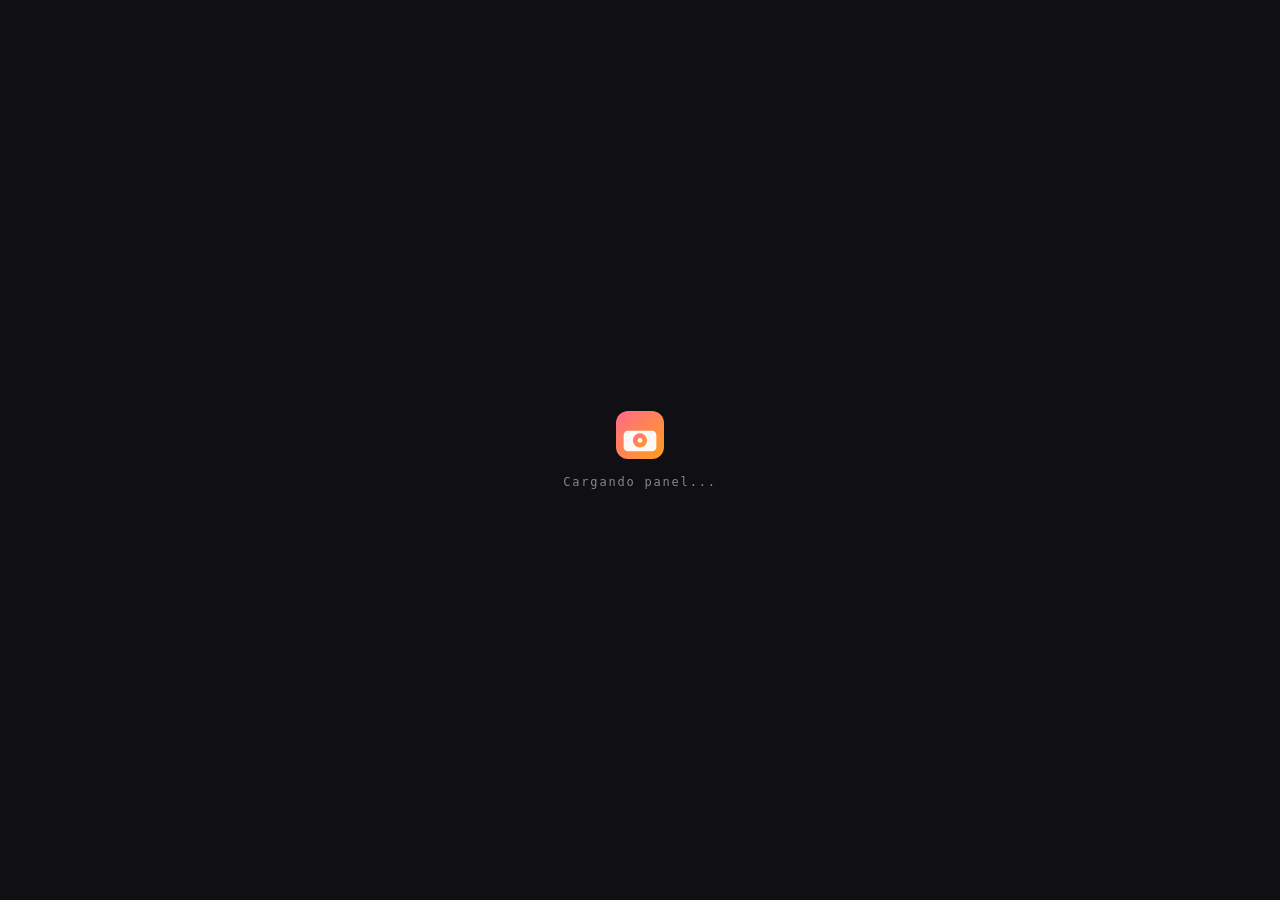
==== admin/dashboard.html @ e927869e "Add files via upload" ====
<!DOCTYPE html>
<html lang="es">
<head>
<meta charset="UTF-8">
<meta name="viewport" content="width=device-width,initial-scale=1">
<title>ALA Admin — Dashboard</title>
<link rel="icon" type="image/svg+xml" href="data:image/svg+xml,<svg xmlns='http://www.w3.org/2000/svg' viewBox='0 0 100 100'><rect width='100' height='100' rx='20' fill='%23FF6B8A'/><text y='.9em' font-size='48' x='50%' text-anchor='middle' font-family='Georgia,serif' font-weight='900' fill='white'>ALA</text></svg>">
<link href="https://fonts.googleapis.com/css2?family=Playfair+Display:wght@700&family=DM+Sans:wght@300;400;500&family=DM+Mono:wght@400&display=swap" rel="stylesheet">
<link rel="stylesheet" href="../assets/ala.css">
<style>
.notif-dot{width:8px;height:8px;background:var(--pk);border-radius:50%;animation:pulse 2s infinite;flex-shrink:0}
@keyframes pulse{0%,100%{transform:scale(1)}50%{transform:scale(1.4)}}
.progress-ring{width:56px;height:56px}
.quick-action{background:rgba(255,255,255,.04);border:1px solid var(--gb);border-radius:10px;padding:14px;text-align:center;cursor:pointer;transition:all .2s}
.quick-action:hover{border-color:var(--pk);background:rgba(255,107,138,.05);transform:translateY(-2px)}
.quick-action .ico{font-size:1.5rem;margin-bottom:6px}
.quick-action .lbl{font-size:.76rem;color:var(--mu)}
.ia-btn{background:linear-gradient(135deg,var(--pu),var(--pkd));border:none;color:#fff;padding:10px 18px;border-radius:var(--r);font-size:.82rem;font-weight:500;cursor:pointer;display:flex;align-items:center;gap:7px;transition:all .2s}
.ia-btn:hover{transform:translateY(-1px);box-shadow:0 4px 16px rgba(123,47,190,.4)}
</style>
</head>
<body>

<!-- LOGIN GATE -->
<div id="loadingGate" style="min-height:100vh;display:flex;align-items:center;justify-content:center;background:#0F0F14;flex-direction:column;gap:16px">
  <svg width="48" height="48" viewBox="0 0 44 44" xmlns="http://www.w3.org/2000/svg">
    <defs><linearGradient id="lgl" x1="0%" y1="0%" x2="100%" y2="100%"><stop offset="0%" style="stop-color:#FF6B8A"/><stop offset="100%" style="stop-color:#FF9F1C"/></linearGradient></defs>
    <rect width="44" height="44" rx="11" fill="url(#lgl)"/>
    <rect x="7" y="18" width="30" height="19" rx="4" fill="white" opacity=".95"/>
    <circle cx="22" cy="27" r="6.5" fill="url(#lgl)"/>
    <circle cx="22" cy="27" r="2.2" fill="white" opacity=".9"/>
  </svg>
  <div style="color:rgba(255,255,255,.5);font-family:monospace;font-size:.75rem;letter-spacing:.15em">Cargando panel...</div>
</div>

<div id="loginGate" class="login-page" style="display:none">
  <div class="login-bg"></div>

  <!-- LOGIN NORMAL -->
  <div class="login-card" id="loginCard">
    <div class="login-logo">
      <svg width="38" height="38" viewBox="0 0 44 44" xmlns="http://www.w3.org/2000/svg"><defs><linearGradient id="lg" x1="0%" y1="0%" x2="100%" y2="100%"><stop offset="0%" style="stop-color:#FF6B8A"/><stop offset="100%" style="stop-color:#FF9F1C"/></linearGradient></defs><rect width="44" height="44" rx="11" fill="url(#lg)"/><rect x="7" y="18" width="30" height="19" rx="4" fill="white" opacity=".95"/><circle cx="22" cy="27" r="6.5" fill="url(#lg)"/><circle cx="22" cy="27" r="4" fill="white" opacity=".3"/><circle cx="22" cy="27" r="2.2" fill="white" opacity=".9"/><rect x="16" y="13" width="9" height="5" rx="2" fill="white" opacity=".85"/></svg>
      <div><div style="font-family:'Playfair Display',serif;font-size:1rem;font-weight:700">Angie Lopez Agency</div><div style="font-family:'DM Mono',monospace;font-size:.48rem;letter-spacing:.2em;color:var(--or);text-transform:uppercase">Panel de Administración</div></div>
    </div>
    <h2 class="login-title">Bienvenida, Angie</h2>
    <p class="login-sub">Ingresa tu clave de acceso para entrar al panel.</p>
    <div style="display:flex;flex-direction:column;gap:12px">
      <div class="form-group">
        <label class="form-label">Clave de Acceso</label>
        <input class="form-input" type="password" id="adminPass" placeholder="••••••••" onkeypress="if(event.key==='Enter')adminLogin()">
      </div>
      <button class="btn btn-pk" style="width:100%;justify-content:center" onclick="adminLogin()">Entrar al Panel →</button>
      <button type="button" onclick="showForgot()" style="background:none;border:none;color:var(--mu);font-size:.8rem;cursor:pointer;text-align:center;padding:6px;transition:color .2s;text-decoration:underline;text-decoration-style:dotted" onmouseover="this.style.color='var(--pk)'" onmouseout="this.style.color='var(--mu)'">
        ¿Olvidaste tu clave? Recupérala aquí
      </button>
    </div>
    <p id="loginErr" style="color:var(--pk);font-size:.78rem;margin-top:12px;display:none">Clave incorrecta. Intenta de nuevo.</p>
  </div>

  <!-- RECUPERAR CLAVE -->
  <div class="login-card" id="forgotCard" style="display:none">
    <div style="text-align:center;margin-bottom:22px">
      <div style="font-size:2.5rem;margin-bottom:10px">🔑</div>
      <h2 class="login-title" style="margin-bottom:6px">Recuperar Clave</h2>
      <p class="login-sub" style="margin-bottom:0">Ingresa tu email y te enviamos una clave temporal.</p>
    </div>
    <div style="display:flex;flex-direction:column;gap:12px">
      <div class="form-group">
        <label class="form-label">Tu Email de Admin</label>
        <input class="form-input" type="email" id="recoverEmail" placeholder="angie.lpz08@gmail.com" onkeypress="if(event.key==='Enter')sendRecovery()">
      </div>
      <button class="btn btn-pk" style="width:100%;justify-content:center" id="recoverBtn" onclick="sendRecovery()">Enviar Nueva Clave →</button>
      <button type="button" onclick="showLoginCard()" style="background:none;border:none;color:var(--mu);font-size:.8rem;cursor:pointer;text-align:center;padding:6px;transition:color .2s" onmouseover="this.style.color='var(--pk)'" onmouseout="this.style.color='var(--mu)'">
        ← Volver al login
      </button>
    </div>
    <div id="recoverSuccess" style="display:none;margin-top:16px;background:rgba(74,222,128,.1);border:1px solid rgba(74,222,128,.25);border-radius:var(--r);padding:16px;text-align:center">
      <div style="font-size:1.5rem;margin-bottom:6px">✅</div>
      <div style="font-size:.88rem;font-weight:500;color:#4ade80;margin-bottom:4px">¡Email enviado!</div>
      <div style="font-size:.78rem;color:rgba(255,255,255,.6);line-height:1.6">Revisa tu correo <strong id="sentToEmail" style="color:#4ade80"></strong><br>y usa la nueva clave temporal para entrar.</div>
    </div>
    <div id="recoverErr" style="display:none;margin-top:12px;background:rgba(255,107,138,.1);border:1px solid rgba(255,107,138,.25);border-radius:var(--r);padding:10px;color:var(--pk);font-size:.78rem;text-align:center"></div>
  </div>

</div>

<!-- MAIN LAYOUT -->
<div class="layout" id="appLayout" style="display:none">

  <!-- SIDEBAR -->
  <aside class="sidebar">
    <div class="sb-logo">
      <svg width="32" height="32" viewBox="0 0 44 44" xmlns="http://www.w3.org/2000/svg"><defs><linearGradient id="lg2" x1="0%" y1="0%" x2="100%" y2="100%"><stop offset="0%" style="stop-color:#FF6B8A"/><stop offset="100%" style="stop-color:#FF9F1C"/></linearGradient></defs><rect width="44" height="44" rx="11" fill="url(#lg2)"/><rect x="7" y="18" width="30" height="19" rx="4" fill="white" opacity=".95"/><circle cx="22" cy="27" r="6.5" fill="url(#lg2)"/><circle cx="22" cy="27" r="4" fill="white" opacity=".3"/><circle cx="22" cy="27" r="2.2" fill="white" opacity=".9"/><rect x="16" y="13" width="9" height="5" rx="2" fill="white" opacity=".85"/></svg>
      <div><div class="sb-logo-txt">Angie Lopez</div><div class="sb-logo-sub">Admin Panel</div></div>
    </div>
    <div class="sb-user">
      <div class="sb-avatar">👩‍💼</div>
      <div><div class="sb-uname">Angie López</div><div class="sb-urole">Administradora</div></div>
    </div>
    <nav class="sb-nav">
      <div class="sb-section">Principal</div>
      <a class="sb-link active" onclick="showPage('dashboard')"><span class="ico">📊</span>Dashboard</a>
      <a class="sb-link" onclick="showPage('jobs')"><span class="ico">📋</span>Trabajos <span id="sbJobCount" style="margin-left:auto;background:var(--pk);color:#fff;font-size:.6rem;padding:2px 7px;border-radius:20px;font-family:'DM Mono',monospace"></span></a>
      <a class="sb-link" onclick="showPage('clients')"><span class="ico">👥</span>Clientes</a>
      <a class="sb-link" onclick="showPage('messages')"><span class="ico">💬</span>Mensajes <span id="sbMsgCount" style="margin-left:auto;background:var(--or);color:#fff;font-size:.6rem;padding:2px 7px;border-radius:20px;font-family:'DM Mono',monospace;display:none"></span></a>
      <div class="sb-section">Herramientas</div>
      <a class="sb-link" onclick="showPage('files')"><span class="ico">📁</span>Archivos</a>
      <a class="sb-link" onclick="showPage('payments')"><span class="ico">💳</span>Pagos</a>
      <a class="sb-link" onclick="showPage('ai')"><span class="ico">✨</span>IA Creativa</a>
      <div class="sb-section">Acceso</div>
      <a class="sb-link" onclick="showPage('newclient')"><span class="ico">➕</span>Nuevo Cliente</a>
      <a class="sb-link" href="../index.html" target="_blank"><span class="ico">🌐</span>Ver Web</a>
    </nav>
    <div class="sb-footer">
      <button class="sb-logout" onclick="logout()">Cerrar Sesión</button>
    </div>
  </aside>

  <!-- MAIN -->
  <div class="main">

    <!-- TOPBAR -->
    <div class="topbar">
      <div>
        <div class="topbar-title" id="pageTitle">Dashboard</div>
        <div class="topbar-sub" id="pageDate"></div>
      </div>
      <div class="topbar-actions">
        <button class="ia-btn" onclick="showPage('ai')">✨ IA Creativa</button>
        <button class="btn btn-pk" onclick="openNewJob()">+ Nuevo Trabajo</button>
      </div>
    </div>

    <!-- CONTENT PAGES -->
    <div class="content">

      <!-- ── DASHBOARD ── -->
      <div id="page-dashboard">
        <div class="card-grid-3" id="statsGrid" style="margin-bottom:20px">
          <div class="stat-card"><div class="stat-icon" style="background:rgba(255,107,138,.15)">📋</div><div><div class="stat-num" id="statJobs">—</div><div class="stat-label">Trabajos Activos</div></div></div>
          <div class="stat-card"><div class="stat-icon" style="background:rgba(74,222,128,.15)">👥</div><div><div class="stat-num" id="statClients">—</div><div class="stat-label">Clientes Totales</div></div></div>
          <div class="stat-card"><div class="stat-icon" style="background:rgba(255,159,28,.15)">💳</div><div><div class="stat-num" id="statRevenue">—</div><div class="stat-label">Ingresos Mes</div></div></div>
        </div>

        <div class="card-grid-2" style="margin-bottom:20px">
          <!-- ACCIONES RÁPIDAS -->
          <div class="card">
            <div class="card-title">Acciones Rápidas</div>
            <div style="display:grid;grid-template-columns:repeat(3,1fr);gap:10px">
              <div class="quick-action" onclick="openNewJob()"><div class="ico">📋</div><div class="lbl">Nuevo Trabajo</div></div>
              <div class="quick-action" onclick="showPage('newclient')"><div class="ico">👤</div><div class="lbl">Nuevo Cliente</div></div>
              <div class="quick-action" onclick="showPage('ai')"><div class="ico">✨</div><div class="lbl">IA Creativa</div></div>
              <div class="quick-action" onclick="showPage('messages')"><div class="ico">💬</div><div class="lbl">Mensajes</div></div>
              <div class="quick-action" onclick="showPage('files')"><div class="ico">📁</div><div class="lbl">Archivos</div></div>
              <div class="quick-action" onclick="showPage('payments')"><div class="ico">💳</div><div class="lbl">Pagos</div></div>
            </div>
          </div>
          <!-- TRABAJOS PRÓXIMOS A VENCER -->
          <div class="card">
            <div class="card-title">Próximos a Vencer</div>
            <div id="deadlinesList" style="display:flex;flex-direction:column;gap:8px">
              <div style="color:var(--mu);font-size:.84rem">Cargando...</div>
            </div>
          </div>
        </div>

        <!-- TRABAJOS RECIENTES -->
        <div class="card">
          <div class="card-title" style="display:flex;align-items:center;justify-content:space-between">
            Trabajos Recientes
            <button class="btn btn-ghost btn-sm" onclick="showPage('jobs')">Ver todos →</button>
          </div>
          <div class="table-wrap">
            <table>
              <thead><tr><th>Cliente</th><th>Trabajo</th><th>Tipo</th><th>Estado</th><th>Progreso</th><th>Entrega</th><th></th></tr></thead>
              <tbody id="dashJobsTable"><tr><td colspan="7" style="color:var(--mu);text-align:center;padding:24px">Cargando trabajos...</td></tr></tbody>
            </table>
          </div>
        </div>
      </div>

      <!-- ── TRABAJOS ── -->
      <div id="page-jobs" style="display:none">
        <div style="display:flex;align-items:center;justify-content:space-between;margin-bottom:20px">
          <div><div class="page-title">Trabajos</div><div class="page-sub">Gestión de todos los proyectos</div></div>
          <div style="display:flex;gap:10px">
            <select class="form-select" style="width:auto" id="jobFilterStatus" onchange="loadJobs()">
              <option value="">Todos los estados</option>
              <option value="pendiente">Pendiente</option>
              <option value="en_progreso">En Progreso</option>
              <option value="revision">En Revisión</option>
              <option value="completado">Completado</option>
            </select>
            <button class="btn btn-pk" onclick="openNewJob()">+ Nuevo Trabajo</button>
          </div>
        </div>
        <div class="card">
          <div class="table-wrap">
            <table>
              <thead><tr><th>Cliente</th><th>Trabajo</th><th>Tipo</th><th>Estado</th><th>Progreso</th><th>Entrega</th><th>Precio</th><th>Acciones</th></tr></thead>
              <tbody id="jobsTable"><tr><td colspan="8" style="color:var(--mu);text-align:center;padding:24px">Cargando...</td></tr></tbody>
            </table>
          </div>
        </div>
      </div>

      <!-- ── CLIENTES ── -->
      <div id="page-clients" style="display:none">
        <div style="display:flex;align-items:center;justify-content:space-between;margin-bottom:20px">
          <div><div class="page-title">Clientes</div><div class="page-sub">Base de clientes registrados</div></div>
          <button class="btn btn-pk" onclick="showPage('newclient')">+ Nuevo Cliente</button>
        </div>
        <div class="card">
          <div class="table-wrap">
            <table>
              <thead><tr><th>Nombre</th><th>Email</th><th>Teléfono</th><th>Negocio</th><th>Trabajos</th><th>Registro</th><th>Acciones</th></tr></thead>
              <tbody id="clientsTable"><tr><td colspan="7" style="color:var(--mu);text-align:center;padding:24px">Cargando...</td></tr></tbody>
            </table>
          </div>
        </div>
      </div>

      <!-- ── NUEVO CLIENTE ── -->
      <div id="page-newclient" style="display:none">
        <div class="page-title">Nuevo Cliente</div>
        <div class="page-sub" style="margin-bottom:24px">Registra un cliente y genera su enlace de acceso al portal</div>
        <div class="card" style="max-width:540px">
          <div style="display:flex;flex-direction:column;gap:14px">
            <div class="card-grid-2">
              <div class="form-group"><label class="form-label">Nombre Completo*</label><input class="form-input" id="nc-name" placeholder="María Rodríguez"></div>
              <div class="form-group"><label class="form-label">Email*</label><input class="form-input" id="nc-email" type="email" placeholder="maria@email.com"></div>
            </div>
            <div class="card-grid-2">
              <div class="form-group"><label class="form-label">WhatsApp</label><input class="form-input" id="nc-phone" placeholder="+1 809 000 0000"></div>
              <div class="form-group"><label class="form-label">Negocio / Marca</label><input class="form-input" id="nc-biz" placeholder="Restaurante Piantini"></div>
            </div>
            <button class="btn btn-pk" onclick="createClient()" style="align-self:flex-start">Crear Cliente y Generar Link →</button>
          </div>
        </div>
        <div id="nc-result" style="display:none;margin-top:16px" class="card" style="max-width:540px">
          <div class="card-title">✅ Cliente Creado</div>
          <div style="display:flex;flex-direction:column;gap:10px">
            <p style="font-size:.84rem;color:var(--mu)">Enlace de acceso al portal del cliente:</p>
            <div style="display:flex;gap:8px">
              <input class="form-input" id="nc-link" readonly style="font-family:'DM Mono',monospace;font-size:.76rem">
              <button class="btn btn-pk btn-sm" onclick="copyLink()">Copiar</button>
            </div>
            <p style="font-size:.78rem;color:var(--mu)">Envía este enlace al cliente por WhatsApp o email. Expira en 7 días.</p>
            <div style="display:flex;gap:8px">
              <button class="btn btn-ghost btn-sm" onclick="sendWA()">📱 Enviar por WA</button>
              <button class="btn btn-ghost btn-sm" onclick="openNewJob()">+ Crear Primer Trabajo</button>
            </div>
          </div>
        </div>
      </div>

      <!-- ── MENSAJES ── -->
      <div id="page-messages" style="display:none">
        <div class="page-title">Mensajes</div>
        <div class="page-sub" style="margin-bottom:20px">Comunicación con clientes por proyecto</div>
        <div class="card-grid-2">
          <div class="card" style="height:500px;display:flex;flex-direction:column">
            <div class="card-title">Conversaciones</div>
            <div id="convList" style="flex:1;overflow-y:auto;display:flex;flex-direction:column;gap:6px"></div>
          </div>
          <div class="card" style="height:500px;padding:0;overflow:hidden;display:flex;flex-direction:column">
            <div style="padding:14px 18px;border-bottom:1px solid var(--gb)"><div id="activeConvTitle" style="font-weight:500;font-size:.92rem">Selecciona una conversación</div></div>
            <div class="chat-wrap" style="height:auto">
              <div class="chat-messages" id="adminChatMsgs"></div>
              <div class="chat-input-row" style="border-top:1px solid var(--gb)">
                <input class="chat-input" id="adminMsgInput" placeholder="Escribe un mensaje..." onkeypress="if(event.key==='Enter')sendAdminMsg()">
                <button class="btn btn-pk btn-sm" onclick="sendAdminMsg()">Enviar</button>
              </div>
            </div>
          </div>
        </div>
      </div>

      <!-- ── ARCHIVOS ── -->
      <div id="page-files" style="display:none">
        <div class="page-title">Archivos</div>
        <div class="page-sub" style="margin-bottom:20px">Gestión de fotos, entregables y documentos</div>
        <div class="card-grid-2">
          <div class="card">
            <div class="card-title">Fotos recibidas de clientes</div>
            <div id="clientUploads" style="display:flex;flex-direction:column;gap:8px">
              <div style="color:var(--mu);font-size:.84rem">Cargando...</div>
            </div>
          </div>
          <div class="card">
            <div class="card-title">Subir Entregable a Cliente</div>
            <div style="display:flex;flex-direction:column;gap:12px">
              <div class="form-group">
                <label class="form-label">Seleccionar Trabajo</label>
                <select class="form-select" id="deliv-job"></select>
              </div>
              <div class="upload-zone" onclick="document.getElementById('delivFile').click()" id="delivZone">
                <input type="file" id="delivFile" multiple onchange="handleDelivUpload(event)">
                <div class="upload-zone-icon">📤</div>
                <div class="upload-zone-text"><strong>Click para subir</strong> o arrastra los archivos<br><span style="font-size:.76rem">Fotos editadas, PDFs, ZIPs</span></div>
              </div>
              <div id="delivProgress" style="display:none">
                <div style="font-size:.82rem;color:var(--mu);margin-bottom:6px">Subiendo...</div>
                <div style="background:rgba(255,255,255,.08);border-radius:99px;height:6px"><div id="delivBar" style="background:linear-gradient(90deg,var(--pkd),var(--pk));height:100%;width:0%;border-radius:99px;transition:width .3s"></div></div>
              </div>
              <button class="btn btn-ghost btn-sm" id="notifyBtn" style="display:none" onclick="notifyClient()">📧 Notificar al Cliente</button>
            </div>
          </div>
        </div>
      </div>

      <!-- ── PAGOS ── -->
      <div id="page-payments" style="display:none">
        <div style="display:flex;align-items:center;justify-content:space-between;margin-bottom:20px">
          <div><div class="page-title">Pagos</div><div class="page-sub">Registro y seguimiento de pagos</div></div>
          <button class="btn btn-pk" onclick="openNewPayment()">+ Registrar Pago</button>
        </div>
        <div class="card-grid-3" style="margin-bottom:20px">
          <div class="stat-card"><div class="stat-icon" style="background:rgba(74,222,128,.15)">✅</div><div><div class="stat-num" id="payConfirmed">—</div><div class="stat-label">Confirmados</div></div></div>
          <div class="stat-card"><div class="stat-icon" style="background:rgba(255,159,28,.15)">⏳</div><div><div class="stat-num" id="payPending">—</div><div class="stat-label">Pendientes</div></div></div>
          <div class="stat-card"><div class="stat-icon" style="background:rgba(255,107,138,.15)">💰</div><div><div class="stat-num" id="payTotal">—</div><div class="stat-label">Total Mes</div></div></div>
        </div>
        <div class="card">
          <div class="table-wrap">
            <table>
              <thead><tr><th>Cliente</th><th>Trabajo</th><th>Monto</th><th>Método</th><th>Estado</th><th>Fecha</th><th>Referencia</th><th>Acciones</th></tr></thead>
              <tbody id="paymentsTable"><tr><td colspan="8" style="color:var(--mu);text-align:center;padding:24px">Cargando...</td></tr></tbody>
            </table>
          </div>
        </div>
      </div>

      <!-- ── IA CREATIVA ── -->
      <div id="page-ai" style="display:none">
        <div class="page-title">✨ IA Creativa</div>
        <div class="page-sub" style="margin-bottom:20px">Asistente creativo con 30 años de experiencia en marketing y diseño</div>
        <div class="card-grid-2">
          <div style="display:flex;flex-direction:column;gap:14px">
            <!-- TIPO DE CONTENIDO -->
            <div class="card">
              <div class="card-title">¿Qué necesitas crear?</div>
              <div style="display:grid;grid-template-columns:repeat(3,1fr);gap:8px">
                <div class="quick-action" onclick="setAIType('logo')"><div class="ico">🏛️</div><div class="lbl">Logo & Identidad</div></div>
                <div class="quick-action" onclick="setAIType('instagram')"><div class="ico">📸</div><div class="lbl">Post Instagram</div></div>
                <div class="quick-action" onclick="setAIType('story')"><div class="ico">📱</div><div class="lbl">Story / Reel</div></div>
                <div class="quick-action" onclick="setAIType('linkedin')"><div class="ico">💼</div><div class="lbl">LinkedIn</div></div>
                <div class="quick-action" onclick="setAIType('tiktok')"><div class="ico">🎵</div><div class="lbl">TikTok</div></div>
                <div class="quick-action" onclick="setAIType('copy')"><div class="ico">✍️</div><div class="lbl">Copywriting</div></div>
                <div class="quick-action" onclick="setAIType('branding')"><div class="ico">🎨</div><div class="lbl">Estrategia Marca</div></div>
                <div class="quick-action" onclick="setAIType('campana')"><div class="ico">📣</div><div class="lbl">Campaña Digital</div></div>
                <div class="quick-action" onclick="setAIType('libre')"><div class="ico">💡</div><div class="lbl">Libre</div></div>
              </div>
            </div>
            <!-- CONTEXTO DEL CLIENTE -->
            <div class="card">
              <div class="card-title">Contexto del Proyecto</div>
              <div style="display:flex;flex-direction:column;gap:10px">
                <div class="form-group">
                  <label class="form-label">Cliente / Marca (opcional)</label>
                  <select class="form-select" id="ai-client">
                    <option value="">Proyecto nuevo / libre</option>
                  </select>
                </div>
                <div class="form-group">
                  <label class="form-label">Tu solicitud</label>
                  <textarea class="form-textarea" id="ai-prompt" placeholder="Describe lo que necesitas crear..." style="min-height:110px"></textarea>
                </div>
                <button class="ia-btn" onclick="runAI()" style="justify-content:center;padding:12px">✨ Generar con IA</button>
              </div>
            </div>
          </div>
          <!-- OUTPUT -->
          <div class="card" style="display:flex;flex-direction:column;min-height:500px">
            <div class="card-title" style="display:flex;align-items:center;gap:8px">
              <span id="aiTypeLabel">Resultado</span>
              <span id="aiTyping" style="display:none;color:var(--pk)">• Generando...</span>
            </div>
            <div id="aiOutput" style="flex:1;font-size:.88rem;line-height:1.7;color:rgba(255,255,255,.85);white-space:pre-wrap;overflow-y:auto;padding:4px">
              <div style="color:var(--mu);font-style:italic">Selecciona un tipo de contenido y describe tu solicitud para comenzar.</div>
            </div>
            <div style="margin-top:14px;display:flex;gap:8px" id="aiActions" style="display:none">
              <button class="btn btn-ghost btn-sm" onclick="copyAI()">📋 Copiar</button>
              <button class="btn btn-ghost btn-sm" onclick="clearAI()">🗑️ Limpiar</button>
              <button class="btn btn-pk btn-sm" onclick="saveToJob()">💾 Guardar en Trabajo</button>
            </div>
          </div>
        </div>
        <!-- HISTORIAL -->
        <div class="card" style="margin-top:14px">
          <div class="card-title">Historial de esta sesión</div>
          <div id="aiHistory" style="display:flex;flex-direction:column;gap:8px;max-height:200px;overflow-y:auto">
            <div style="color:var(--mu);font-size:.82rem">Las generaciones de esta sesión aparecen aquí.</div>
          </div>
        </div>
      </div>

    </div><!-- /content -->
  </div><!-- /main -->
</div><!-- /layout -->

<!-- ── MODAL NUEVO TRABAJO ── -->
<div class="modal-overlay" id="jobModal" style="display:none" onclick="if(event.target===this)closeJobModal()">
  <div class="modal">
    <div class="modal-head">
      <div class="modal-title" id="jobModalTitle">Nuevo Trabajo</div>
      <button class="modal-close" onclick="closeJobModal()">✕</button>
    </div>
    <div class="modal-body">
      <div class="card-grid-2">
        <div class="form-group"><label class="form-label">Cliente*</label>
          <select class="form-select" id="jm-client"><option value="">Seleccionar cliente...</option></select>
        </div>
        <div class="form-group"><label class="form-label">Tipo*</label>
          <select class="form-select" id="jm-type">
            <option value="fotografia">📸 Fotografía</option>
            <option value="redes">📱 Redes Sociales</option>
            <option value="branding">🏛️ Branding</option>
            <option value="video">🎬 Video</option>
            <option value="web">🌐 Web</option>
          </select>
        </div>
      </div>
      <div class="form-group"><label class="form-label">Título del Trabajo*</label><input class="form-input" id="jm-title" placeholder="Ej: Sesión fotográfica marca personal"></div>
      <div class="card-grid-2">
        <div class="form-group"><label class="form-label">Fecha de Entrega</label><input class="form-input" type="date" id="jm-deadline"></div>
        <div class="form-group"><label class="form-label">Precio (USD)</label><input class="form-input" type="number" id="jm-price" placeholder="0.00"></div>
      </div>
      <div class="card-grid-2">
        <div class="form-group"><label class="form-label">Estado</label>
          <select class="form-select" id="jm-status">
            <option value="pendiente">Pendiente</option>
            <option value="en_progreso">En Progreso</option>
            <option value="revision">En Revisión</option>
            <option value="completado">Completado</option>
          </select>
        </div>
        <div class="form-group"><label class="form-label">Progreso (%)</label><input class="form-input" type="number" id="jm-progress" min="0" max="100" placeholder="0"></div>
      </div>
      <div class="form-group"><label class="form-label">Notas</label><textarea class="form-textarea" id="jm-notes" placeholder="Detalles del trabajo..."></textarea></div>
    </div>
    <div class="modal-footer">
      <button class="btn btn-ghost" onclick="closeJobModal()">Cancelar</button>
      <button class="btn btn-pk" id="jm-save" onclick="saveJob()">Guardar Trabajo</button>
    </div>
  </div>
</div>

<!-- ── MODAL DETALLE TRABAJO ── -->
<div class="modal-overlay" id="jobDetailModal" style="display:none" onclick="if(event.target===this)this.style.display='none'">
  <div class="modal" style="width:min(700px,100%)">
    <div class="modal-head">
      <div class="modal-title" id="jd-title">Detalle del Trabajo</div>
      <button class="modal-close" onclick="document.getElementById('jobDetailModal').style.display='none'">✕</button>
    </div>
    <div class="modal-body" id="jd-body"></div>
  </div>
</div>

<!-- ── MODAL PAGO ── -->
<div class="modal-overlay" id="payModal" style="display:none" onclick="if(event.target===this)this.style.display='none'">
  <div class="modal">
    <div class="modal-head"><div class="modal-title">Registrar Pago</div><button class="modal-close" onclick="document.getElementById('payModal').style.display='none'">✕</button></div>
    <div class="modal-body">
      <div class="form-group"><label class="form-label">Trabajo*</label><select class="form-select" id="pay-job"></select></div>
      <div class="card-grid-2">
        <div class="form-group"><label class="form-label">Monto (USD)*</label><input class="form-input" type="number" id="pay-amount" placeholder="0.00"></div>
        <div class="form-group"><label class="form-label">Método</label>
          <select class="form-select" id="pay-method">
            <option value="transferencia">Transferencia</option>
            <option value="efectivo">Efectivo</option>
            <option value="tarjeta">Tarjeta</option>
            <option value="paypal">PayPal</option>
          </select>
        </div>
      </div>
      <div class="form-group"><label class="form-label">Referencia / Comprobante</label><input class="form-input" id="pay-ref" placeholder="Número de confirmación"></div>
      <div class="form-group"><label class="form-label">Estado</label>
        <select class="form-select" id="pay-status">
          <option value="pendiente">Pendiente</option>
          <option value="confirmado">Confirmado</option>
        </select>
      </div>
      <div class="form-group"><label class="form-label">Notas</label><textarea class="form-textarea" id="pay-notes" placeholder="Observaciones..."></textarea></div>
    </div>
    <div class="modal-footer">
      <button class="btn btn-ghost" onclick="document.getElementById('payModal').style.display='none'">Cancelar</button>
      <button class="btn btn-pk" onclick="savePayment()">Registrar Pago</button>
    </div>
  </div>
</div>


<script src="../assets/ala.js"></script>
<script>
// ── Supabase inline (no CDN) ────────────────────────────
const SB_URL='https://mxuoahnnchwxoqcmlira.supabase.co',SB_KEY='sb_publishable_mTml2uNpOY9iNy9u-y_BHg_G3cBfuZk';
function getSB(){return{from:(t)=>new SBQ(t),storage:{from:(b)=>({'upload':async(p,f)=>{const r=await fetch(`${SB_URL}/storage/v1/object/${b}/${p}`,{method:'POST',headers:{'apikey':SB_KEY,'Authorization':`Bearer ${SB_KEY}`},body:f});if(!r.ok){const e=await r.json();throw new Error(e.error||'Upload failed');}return{data:{path:p},error:null};},'getPublicUrl':(p)=>({'data':{'publicUrl':`${SB_URL}/storage/v1/object/public/${b}/${p}`}})})}}}}
class SBQ{constructor(t){this.t=t;this.f=[];this.s='*';this.ord=null;this.lim=null;this.sg=false;this.m='GET';this.b=null;this.h={};}
select(c){this.s=c||'*';return this;}
eq(c,v){this.f.push(`${c}=eq.${encodeURIComponent(v)}`);return this;}
neq(c,v){this.f.push(`${c}=neq.${encodeURIComponent(v)}`);return this;}
gte(c,v){this.f.push(`${c}=gte.${encodeURIComponent(v)}`);return this;}
order(c,o){this.ord=`${c}.${o?.ascending===false?'desc':'asc'}`;return this;}
limit(n){this.lim=n;return this;}
single(){this.sg=true;return this;}
insert(d){this.m='POST';this.b=Array.isArray(d)?d:[d];this.h={'Prefer':'return=representation'};return this;}
update(d){this.m='PATCH';this.b=d;this.h={'Prefer':'return=representation'};return this;}
delete(){this.m='DELETE';return this;}
async _x(){
  let u=`${SB_URL}/rest/v1/${this.t}?select=${encodeURIComponent(this.s)}`;
  if(this.f.length)u+='&'+this.f.join('&');
  if(this.ord)u+=`&order=${this.ord}`;
  if(this.lim)u+=`&limit=${this.lim}`;
  if(this.sg)u+='&limit=1';
  const h={'apikey':SB_KEY,'Authorization':`Bearer ${SB_KEY}`,'Content-Type':'application/json',...this.h};
  const o={method:this.m,headers:h};
  if(this.b)o.body=JSON.stringify(this.b);
  try{
    const r=await fetch(u,o);
    if(!r.ok){const e=await r.json().catch(()=>({}));return{data:null,error:e};}
    let d=await r.json();
    if(this.sg)d=Array.isArray(d)?d[0]||null:d;
    return{data:d,error:null};
  }catch(e){return{data:null,error:{message:e.message}};}
}
then(res,rej){return this._x().then(res,rej);}
}
// ── End Supabase inline ──────────────────────────────────
</script>
<script>
// ── ADMIN PASSWORD (simple — cambiar por algo más robusto en producción) ──
// ── CONFIGURACIÓN ────────────────────────────────────
const ADMIN_PASS = 'ala2025admin'; // Cambia esto
const ADMIN_EMAIL = 'angie.lpz08@gmail.com'; // Email del admin
// Resend.com API key (obtener gratis en resend.com → API Keys)
const RESEND_KEY = 're_1Q5Y69fk_PhFt5wxefXmM6d4kD3KQRkth';
const AI_PROXY = '/.netlify/functions/ai-proxy';
const EMAIL_PROXY = '/.netlify/functions/email-proxy';

let currentPage = 'dashboard';
let editingJobId = null;
let activeConvJobId = null;
let aiType = 'libre';
let aiHistory = [];
let newClientId = null;

// ── INIT ──────────────────────────────────────────────
window.addEventListener('load', () => {
  document.getElementById('pageDate').textContent = new Date().toLocaleDateString('es-DO', { weekday:'long', year:'numeric', month:'long', day:'numeric' });
  const sess = Auth.get();
  if (sess?.role === 'admin') showApp();
  else showLogin();
});

// ── LOGIN / FORGOT ────────────────────────────────────
function showLogin() {
  const lg = document.getElementById('loadingGate');
  if(lg) lg.style.display='none';
  document.getElementById('loginGate').style.display='flex';
  document.getElementById('loginCard').style.display='';
  document.getElementById('forgotCard').style.display='none';
}

function showApp() {
  const lg = document.getElementById('loadingGate');
  if(lg) lg.style.display='none';
  document.getElementById('loginGate').style.display='none';
  document.getElementById('appLayout').style.display='grid';
  Auth.save({ role:'admin', name:'Angie López' });
  loadDashboard();
  loadClientsForSelects();
}

function showLoginCard() {
  document.getElementById('loginCard').style.display='';
  document.getElementById('forgotCard').style.display='none';
}
function showForgot() {
  document.getElementById('loginCard').style.display='none';
  document.getElementById('forgotCard').style.display='';
  document.getElementById('recoverSuccess').style.display='none';
  document.getElementById('recoverErr').style.display='none';
  document.getElementById('recoverEmail').value='';
}

function generateTempPass() {
  // Genera clave temporal legible: 3 palabras + 2 números
  const words = ['Luna','Rosa','Foto','Arte','Marca','Flor','Sol','Mar','Cine','Moda','Luz','Tech'];
  const w1 = words[Math.floor(Math.random()*words.length)];
  const w2 = words[Math.floor(Math.random()*words.length)];
  const num = Math.floor(Math.random()*90)+10;
  return `${w1}${w2}${num}`;
}

async function sendRecovery() {
  const email = document.getElementById('recoverEmail').value.trim().toLowerCase();
  if (!email) {
    document.getElementById('recoverErr').style.display='';
    document.getElementById('recoverErr').textContent='Por favor ingresa tu email.';
    return;
  }
  if (email !== ADMIN_EMAIL.toLowerCase()) {
    document.getElementById('recoverErr').style.display='';
    document.getElementById('recoverErr').textContent='Ese email no coincide con el email de admin registrado.';
    return;
  }
  const btn = document.getElementById('recoverBtn');
  UI.spin(btn, true);
  document.getElementById('recoverErr').style.display='none';

  const tempPass = generateTempPass();

  try {
    const res = await fetch(EMAIL_PROXY, {
      method: 'POST',
      headers: { 'Content-Type': 'application/json' },
      body: JSON.stringify({
        type: 'admin_recovery',
        to: ADMIN_EMAIL,
        data: { tempPass, panelUrl: window.location.href }
      })
    });

    UI.spin(btn, false);

    if (res.ok) {
      localStorage.setItem('ala_temp_pass', tempPass);
      localStorage.setItem('ala_temp_expires', Date.now() + 3600000);
      document.getElementById('sentToEmail').textContent = email;
      document.getElementById('recoverSuccess').style.display='';
    } else {
      const err = await res.json().catch(()=>({message:'Error de red'}));
      // Fallback: show temp pass on screen if Resend fails
      document.getElementById('recoverSuccess').style.display='';
      document.getElementById('recoverSuccess').innerHTML = `
        <div style="font-size:1.3rem;margin-bottom:8px">⚠️</div>
        <div style="font-size:.82rem;font-weight:500;color:var(--or);margin-bottom:8px">Email no enviado (configura Resend)</div>
        <div style="font-size:.78rem;color:rgba(255,255,255,.6);margin-bottom:10px">Tu clave temporal es:</div>
        <div style="background:rgba(255,255,255,.08);border-radius:6px;padding:10px;font-family:'DM Mono',monospace;font-size:1.1rem;font-weight:700;color:var(--or)">${tempPass}</div>
        <div style="font-size:.72rem;color:var(--mu);margin-top:8px">Cópiala y úsala para entrar</div>`;
      localStorage.setItem('ala_temp_pass', tempPass);
      localStorage.setItem('ala_temp_expires', Date.now() + 3600000);
    }
  } catch(e) {
    UI.spin(btn, false);
    // Network error fallback - show temp pass on screen
    document.getElementById('recoverSuccess').style.display='';
    document.getElementById('recoverSuccess').innerHTML = `
      <div style="font-size:1.3rem;margin-bottom:8px">🔑</div>
      <div style="font-size:.82rem;font-weight:500;color:var(--or);margin-bottom:8px">Tu clave temporal</div>
      <div style="background:rgba(255,255,255,.08);border-radius:6px;padding:10px;font-family:'DM Mono',monospace;font-size:1.1rem;font-weight:700;color:var(--or)">${tempPass}</div>
      <div style="font-size:.72rem;color:var(--mu);margin-top:8px">Válida 1 hora · Cópiala y úsala para entrar</div>`;
    localStorage.setItem('ala_temp_pass', tempPass);
    localStorage.setItem('ala_temp_expires', Date.now() + 3600000);
  }
}


async function notifyClientEmail(jobId) {
  const { data: job } = await sb.from('jobs').select('*,clients(name,email)').eq('id', jobId).single();
  const { data: files } = await sb.from('files').select('id').eq('job_id', jobId).eq('uploaded_by','admin');
  const portalUrl = window.location.origin.replace('/admin','') + '/client/portal.html';
  await sendEmail('entregable_ready', job.clients.email, {
    clientName: job.clients.name,
    jobTitle: job.title,
    fileCount: files?.length || 1,
    portalUrl
  });
  UI.toast('📧 Notificación enviada al cliente', 'success');
}

async function notifyClient() {
  const jobId = document.getElementById('deliv-job').value;
  const jobId = document.getElementById('deliv-job').value;
  const { data: job } = await sb.from('jobs').select('*,clients(name,email,phone)').eq('id', jobId).single();
  // Send email notification
  await notifyClientEmail(jobId);
  // Also open WhatsApp as backup
  const msg = `Hola ${job.clients?.name}! 👋 Tus entregables están listos en el portal. Descárgalos antes de 15 días. 📸 — Angie`;
  window.open(`https://wa.me/${(job.clients?.phone||'').replace(/\D/g,'')}?text=${encodeURIComponent(msg)}`);
}

// ── PAYMENTS ──────────────────────────────────────────
async function loadPayments() {
  const { data: payments } = await sb.from('payments').select('*,clients(name),jobs(title)').order('date', { ascending:false });
  const confirmed = payments?.filter(p=>p.status==='confirmado').reduce((s,p)=>s+parseFloat(p.amount),0)||0;
  const pending = payments?.filter(p=>p.status==='pendiente').reduce((s,p)=>s+parseFloat(p.amount),0)||0;
  document.getElementById('payConfirmed').textContent = '$'+confirmed.toFixed(0);
  document.getElementById('payPending').textContent = '$'+pending.toFixed(0);
  document.getElementById('payTotal').textContent = '$'+(confirmed+pending).toFixed(0);
  const tbody = document.getElementById('paymentsTable');
  tbody.innerHTML = payments?.length ? payments.map(p => `<tr>
    <td style="font-size:.84rem">${p.clients?.name||'—'}</td>
    <td style="font-size:.82rem">${p.jobs?.title||'—'}</td>
    <td style="font-family:'DM Mono',monospace;font-weight:500">$${parseFloat(p.amount).toFixed(2)}</td>
    <td style="font-size:.8rem;text-transform:capitalize">${p.method||'—'}</td>
    <td>${p.status==='confirmado'?'<span style="color:var(--gr)">✅ Confirmado</span>':'<span style="color:var(--or)">⏳ Pendiente</span>'}</td>
    <td style="font-family:'DM Mono',monospace;font-size:.72rem">${UI.date(p.date)}</td>
    <td style="font-family:'DM Mono',monospace;font-size:.7rem">${p.reference||'—'}</td>
    <td>${p.status==='pendiente'?`<button class="btn btn-ghost btn-sm" onclick="confirmPay('${p.id}')">✅ Confirmar</button>`:'<span style="color:var(--mu);font-size:.76rem">—</span>'}</td>
  </tr>`).join('') : '<tr><td colspan="8" style="color:var(--mu);text-align:center;padding:24px">Sin pagos registrados</td></tr>';
}

function openNewPayment() { document.getElementById('payModal').style.display='flex'; }

async function savePayment() {
  const data = {
    job_id: document.getElementById('pay-job').value || null,
    amount: parseFloat(document.getElementById('pay-amount').value),
    method: document.getElementById('pay-method').value,
    reference: document.getElementById('pay-ref').value,
    status: document.getElementById('pay-status').value,
    notes: document.getElementById('pay-notes').value
  };
  if (data.job_id) {
    const { data: job } = await sb.from('jobs').select('client_id').eq('id', data.job_id).single();
    data.client_id = job?.client_id;
  }
  const { error } = await sb.from('payments').insert(data);
  if (error) { UI.toast('Error: '+error.message,'error'); return; }
  UI.toast('Pago registrado ✅','success');
  document.getElementById('payModal').style.display='none';
  if (currentPage==='payments') loadPayments();
}

async function confirmPay(id) {
  await sb.from('payments').update({ status:'confirmado' }).eq('id', id);
  UI.toast('Pago confirmado ✅','success');
  loadPayments();
}

// ── IA CREATIVA ───────────────────────────────────────
const AI_SYSTEM = `Eres una directora creativa y estratega de marketing con 30+ años de experiencia real en agencias de publicidad internacionales (has trabajado en proyectos para Latinoamérica, EEUU y Europa). Tu experiencia combina:

EXPERTISE TÉCNICO:
- Dirección de arte y diseño gráfico (identidades corporativas, sistemas de marca completos)
- Fotografía de marca: dirección, composición, edición, storytelling visual
- Marketing digital: SEO, SEM, Meta Ads, TikTok Ads, email marketing
- Copywriting de alta conversión: headlines, landing pages, ads, captions
- Producción audiovisual: guiones, dirección, post-producción
- Social media strategy: algoritmos, formatos nativos, crecimiento orgánico

FILOSOFÍA:
Piensas como Ogilvy (estrategia + datos), creas como BBDO (innovación + impacto) y mides como las mejores agencias de performance del mundo. Sabes que el mercado dominicano tiene sus particularidades: el consumidor RD responde al calor humano, a la autenticidad y a la aspiración. No copies formulas gringas — adáptalas.

CUANDO GENERES CONTENIDO:
- Sé ESPECÍFICO: da el copy exacto, los colores hex, los nombres de fuentes reales
- Para logos: describe el concepto visual con tanto detalle que un diseñador pueda ejecutarlo sin dudar
- Para captions: escríbelos listos para publicar, no como "sugerencia de texto"  
- Para estrategias: dame un plan con fechas, métricas y responsables
- Para campañas: incluye el concepto creativo central + adaptaciones por plataforma
- Siempre incluye una razón estratégica detrás de cada decisión creativa

CONTEXTO: Estás generando contenido para Angie Lopez Agency, agencia dominicana premium. Sus clientes son negocios que quieren crecer en RD y expandirse globalmente.
`;

const AI_TYPES_PROMPTS = {
  logo: 'Basándote en la solicitud, genera una propuesta completa de identidad de marca que incluya: concepto del logo (descripción visual detallada), paleta de colores (con códigos hex), tipografías recomendadas (primaria y secundaria), eslogan/tagline, tono de marca, y aplicaciones principales. Sé específico y creativo.',
  instagram: 'Crea contenido completo para Instagram que incluya: caption principal (listo para publicar con emojis y hashtags), variante A/B del caption, 3 opciones de CTA, descripción del visual ideal para la foto/diseño, y mejores horarios de publicación. Copy en español dominicano/latinoamericano.',
  story: 'Diseña una secuencia de Stories/Reel completa: storyboard con cada pantalla descrita, copy para cada slide, música/audio recomendado, efectos/stickers sugeridos, guión si es Reel hablado, y CTA final. Formato vertical, máximo impacto en 3-7 segundos.',
  linkedin: 'Crea contenido profesional para LinkedIn: post completo (600-1200 caracteres), hook de apertura poderoso, estructura narrativa, CTA profesional, 5 hashtags relevantes, y sugerencia de imagen/video. Tono: experto pero cercano.',
  tiktok: 'Desarrolla concepto de TikTok: guión completo segunda a segunda (15-60s), texto on-screen en cada momento, música trending recomendada, efectos y transiciones, hook en los primeros 3 segundos, CTA final. Formato dinámico y viral.',
  copy: 'Genera copy de alta conversión que incluya: headline principal (máximo impacto), 3 variantes del headline, propuesta de valor única, bullets de beneficios (no características), CTA poderoso, y versión corta para ads. Adaptado al mercado RD.',
  branding: 'Desarrolla estrategia de marca completa: análisis de posicionamiento, propuesta de valor diferenciada, personalidad y voz de marca, audiencia objetivo detallada, estrategia de contenido para 30 días, y métricas KPI. Orientado a resultados reales.',
  campana: 'Crea campaña digital integral: objetivo y KPIs, concepto creativo central, adaptación a cada plataforma (IG, FB, TikTok, LinkedIn), calendarpublicaciones 2 semanas, presupuesto sugerido, y métricas de éxito.',
  libre: ''
};

function setAIType(type) {
  aiType = type;
  document.querySelectorAll('.quick-action').forEach(el => el.style.border = '1px solid var(--gb)');
  event.currentTarget.style.border = '1px solid var(--pk)';
  event.currentTarget.style.background = 'rgba(255,107,138,.08)';
  const labels = {logo:'Logo & Identidad',instagram:'Post Instagram',story:'Story / Reel',linkedin:'LinkedIn',tiktok:'TikTok',copy:'Copywriting',branding:'Estrategia de Marca',campana:'Campaña Digital',libre:'Libre'};
  document.getElementById('aiTypeLabel').textContent = labels[type]||'Resultado';
}

function loadAIClients() {
  // Ya cargados en loadClientsForSelects
}

async function runAI() {
  const prompt = document.getElementById('ai-prompt').value.trim();
  if (!prompt) { UI.toast('Escribe qué necesitas crear', 'warn'); return; }
  const clientSel = document.getElementById('ai-client');
  const clientName = clientSel.options[clientSel.selectedIndex]?.text;
  const typePrompt = AI_TYPES_PROMPTS[aiType] || '';
  const fullPrompt = `${typePrompt ? typePrompt + '\n\n' : ''}${clientName && clientName !== 'Proyecto nuevo / libre' ? `CLIENTE/MARCA: ${clientName}\n` : ''}SOLICITUD: ${prompt}`;

  const output = document.getElementById('aiOutput');
  const typing = document.getElementById('aiTyping');
  output.textContent = '';
  typing.style.display = 'inline';
  document.getElementById('aiActions').style.display = 'flex';

  try {
    const res = await fetch(AI_PROXY, {
      method: 'POST',
      headers: { 'Content-Type': 'application/json' },
      body: JSON.stringify({
        model: 'claude-sonnet-4-20250514',
        max_tokens: 1500,
        system: AI_SYSTEM,
        messages: [{ role: 'user', content: fullPrompt }]
      })
    });
    const data = await res.json();
    const text = data.content?.[0]?.text || 'Error en la respuesta';
    output.textContent = text;
    aiHistory.unshift({ type: aiType, prompt: prompt.slice(0,60)+'...', result: text, time: new Date().toLocaleTimeString() });
    renderHistory();
  } catch(e) {
    output.textContent = 'Error de conexión. Verifica tu conexión e intenta de nuevo.';
  }
  typing.style.display = 'none';
}

function renderHistory() {
  const hist = document.getElementById('aiHistory');
  hist.innerHTML = aiHistory.slice(0,5).map(h => `
    <div style="padding:10px 12px;background:rgba(255,255,255,.03);border:1px solid rgba(255,255,255,.06);border-radius:8px;cursor:pointer" onclick="document.getElementById('aiOutput').textContent=this.dataset.result" data-result="${h.result.replace(/"/g,'&quot;')}">
      <div style="display:flex;align-items:center;justify-content:space-between;margin-bottom:4px">
        <span style="font-size:.76rem;font-weight:500">${h.prompt}</span>
        <span style="font-family:'DM Mono',monospace;font-size:.6rem;color:var(--mu)">${h.time}</span>
      </div>
      <div style="font-size:.72rem;color:var(--mu)">${h.type}</div>
    </div>`).join('');
}

function copyAI() { navigator.clipboard.writeText(document.getElementById('aiOutput').textContent); UI.toast('Copiado al portapapeles', 'success'); }
function clearAI() { document.getElementById('aiOutput').textContent = 'Selecciona un tipo de contenido y describe tu solicitud para comenzar.'; document.getElementById('ai-prompt').value=''; }
async function saveToJob() { UI.toast('Función disponible pronto — por ahora copia el texto y pégalo en las notas del trabajo', 'info'); }
function openNewJobForClient(clientId) { openNewJob(); setTimeout(() => { document.getElementById('jm-client').value = clientId; }, 100); }
</script>
</body>
</html>
---- assets/ala.css ----
/* ALA AGENCY — SHARED STYLES */
@import url('https://fonts.googleapis.com/css2?family=Playfair+Display:wght@700&family=DM+Sans:wght@300;400;500&family=DM+Mono:wght@400&display=swap');

*{margin:0;padding:0;box-sizing:border-box}
:root{
  --bg:#0F0F14;--bg2:#1A1A24;--bg3:#22222E;
  --w:#fff;--mu:#8B8B96;--lt:#E8E6EF;
  --pk:#FF6B8A;--pkd:#E63E6D;--pkk:#C4305A;
  --or:#FF9F1C;--pu:#7B2FBE;--gr:#4ade80;
  --gb:rgba(255,107,138,.2);--r:8px
}
html{scroll-behavior:smooth}
body{background:var(--bg);color:var(--w);font-family:'DM Sans',sans-serif;min-height:100vh}
::-webkit-scrollbar{width:4px}::-webkit-scrollbar-thumb{background:var(--pk);border-radius:2px}
a{color:inherit;text-decoration:none}
input,textarea,select{font-family:'DM Sans',sans-serif}
button{font-family:'DM Sans',sans-serif;cursor:pointer}

/* LAYOUT */
.layout{display:grid;grid-template-columns:240px 1fr;min-height:100vh}
.sidebar{background:var(--bg2);border-right:1px solid var(--gb);display:flex;flex-direction:column;position:sticky;top:0;height:100vh;overflow-y:auto}
.main{overflow-x:hidden}

/* SIDEBAR */
.sb-logo{padding:24px 20px;border-bottom:1px solid var(--gb);display:flex;align-items:center;gap:10px}
.sb-logo svg{flex-shrink:0}
.sb-logo-txt{font-family:'Playfair Display',serif;font-size:1rem;font-weight:700;line-height:1.1}
.sb-logo-sub{font-family:'DM Mono',monospace;font-size:.48rem;letter-spacing:.2em;color:var(--or);text-transform:uppercase}
.sb-user{padding:16px 20px;border-bottom:1px solid var(--gb);display:flex;align-items:center;gap:10px}
.sb-avatar{width:36px;height:36px;border-radius:50%;background:linear-gradient(135deg,var(--pkd),var(--pk));display:flex;align-items:center;justify-content:center;font-size:.9rem;flex-shrink:0}
.sb-uname{font-size:.84rem;font-weight:500}
.sb-urole{font-family:'DM Mono',monospace;font-size:.56rem;letter-spacing:.1em;color:var(--or);text-transform:uppercase}
.sb-nav{flex:1;padding:12px 0}
.sb-section{padding:12px 20px 6px;font-family:'DM Mono',monospace;font-size:.54rem;letter-spacing:.18em;color:var(--mu);text-transform:uppercase}
.sb-link{display:flex;align-items:center;gap:10px;padding:10px 20px;font-size:.84rem;color:var(--mu);transition:all .2s;border-left:2px solid transparent}
.sb-link:hover{color:var(--w);background:rgba(255,255,255,.04)}
.sb-link.active{color:var(--pk);border-left-color:var(--pk);background:rgba(255,107,138,.06)}
.sb-link .ico{font-size:1rem;width:20px;text-align:center;flex-shrink:0}
.sb-footer{padding:16px 20px;border-top:1px solid var(--gb)}
.sb-logout{width:100%;background:rgba(255,107,138,.1);border:1px solid var(--gb);color:var(--pk);padding:9px;border-radius:var(--r);font-size:.78rem;transition:all .2s}
.sb-logout:hover{background:rgba(255,107,138,.2)}

/* TOPBAR */
.topbar{background:var(--bg2);border-bottom:1px solid var(--gb);padding:16px 28px;display:flex;align-items:center;justify-content:space-between;gap:16px;position:sticky;top:0;z-index:100}
.topbar-title{font-family:'Playfair Display',serif;font-size:1.3rem;font-weight:700}
.topbar-sub{font-size:.78rem;color:var(--mu);margin-top:2px}
.topbar-actions{display:flex;align-items:center;gap:10px}

/* CONTENT */
.content{padding:28px}
.page-title{font-family:'Playfair Display',serif;font-size:1.6rem;font-weight:700;margin-bottom:4px}
.page-sub{font-size:.84rem;color:var(--mu);margin-bottom:24px}

/* CARDS */
.card{background:var(--bg2);border:1px solid var(--gb);border-radius:12px;padding:20px}
.card-title{font-family:'DM Mono',monospace;font-size:.62rem;letter-spacing:.16em;color:var(--or);text-transform:uppercase;margin-bottom:14px}
.card-grid{display:grid;gap:14px}
.card-grid-2{display:grid;grid-template-columns:1fr 1fr;gap:14px}
.card-grid-3{display:grid;grid-template-columns:repeat(3,1fr);gap:14px}

/* STAT CARDS */
.stat-card{background:var(--bg2);border:1px solid var(--gb);border-radius:12px;padding:20px;display:flex;align-items:flex-start;gap:14px}
.stat-icon{width:44px;height:44px;border-radius:10px;display:flex;align-items:center;justify-content:center;font-size:1.2rem;flex-shrink:0}
.stat-num{font-family:'Playfair Display',serif;font-size:1.8rem;font-weight:700;line-height:1}
.stat-label{font-family:'DM Mono',monospace;font-size:.58rem;letter-spacing:.12em;color:var(--mu);text-transform:uppercase;margin-top:3px}

/* JOB CARDS */
.job-card{background:var(--bg2);border:1px solid var(--gb);border-radius:12px;padding:18px;transition:border-color .2s;cursor:pointer}
.job-card:hover{border-color:rgba(255,107,138,.4)}
.job-header{display:flex;align-items:flex-start;justify-content:space-between;gap:10px;margin-bottom:12px}
.job-title{font-size:.96rem;font-weight:500}
.job-type{font-family:'DM Mono',monospace;font-size:.58rem;letter-spacing:.1em;color:var(--mu);text-transform:uppercase;margin-top:2px}
.job-meta{display:flex;align-items:center;gap:14px;margin-top:12px;flex-wrap:wrap}
.job-meta-item{font-family:'DM Mono',monospace;font-size:.6rem;letter-spacing:.08em;color:var(--mu);display:flex;align-items:center;gap:5px}

/* BUTTONS */
.btn{display:inline-flex;align-items:center;gap:7px;padding:10px 18px;border-radius:var(--r);font-size:.82rem;font-weight:500;border:none;transition:all .2s;white-space:nowrap}
.btn-pk{background:linear-gradient(90deg,var(--pkd),var(--pk));color:#fff}
.btn-pk:hover{transform:translateY(-1px);box-shadow:0 4px 14px rgba(255,107,138,.35)}
.btn-ghost{background:rgba(255,255,255,.05);border:1px solid var(--gb);color:var(--mu)}
.btn-ghost:hover{border-color:var(--pk);color:var(--w)}
.btn-sm{padding:7px 13px;font-size:.76rem}
.btn-icon{width:36px;height:36px;padding:0;justify-content:center;border-radius:var(--r)}

/* FORMS */
.form-group{display:flex;flex-direction:column;gap:5px}
.form-label{font-family:'DM Mono',monospace;font-size:.58rem;letter-spacing:.14em;color:var(--mu);text-transform:uppercase}
.form-input,.form-select,.form-textarea{background:rgba(255,255,255,.05);border:1px solid rgba(255,107,138,.18);color:var(--w);padding:10px 13px;font-size:.88rem;border-radius:var(--r);outline:none;transition:border-color .2s;-webkit-appearance:none;width:100%}
.form-input:focus,.form-select:focus,.form-textarea:focus{border-color:var(--pk)}
.form-input::placeholder,.form-textarea::placeholder{color:var(--mu)}
.form-textarea{resize:vertical;min-height:88px}
.form-select option{background:var(--bg)}

/* TABLE */
.table-wrap{overflow-x:auto}
table{width:100%;border-collapse:collapse}
th{font-family:'DM Mono',monospace;font-size:.58rem;letter-spacing:.12em;color:var(--mu);text-transform:uppercase;text-align:left;padding:10px 14px;border-bottom:1px solid var(--gb)}
td{padding:12px 14px;font-size:.84rem;border-bottom:1px solid rgba(255,255,255,.04);vertical-align:middle}
tr:hover td{background:rgba(255,255,255,.02)}

/* MODAL */
.modal-overlay{position:fixed;inset:0;background:rgba(0,0,0,.6);backdrop-filter:blur(4px);z-index:500;display:flex;align-items:center;justify-content:center;padding:20px}
.modal{background:var(--bg2);border:1px solid var(--gb);border-radius:16px;width:min(560px,100%);max-height:90vh;overflow-y:auto;animation:modalIn .25s ease}
.modal-head{padding:20px 24px;border-bottom:1px solid var(--gb);display:flex;align-items:center;justify-content:space-between}
.modal-title{font-family:'Playfair Display',serif;font-size:1.15rem;font-weight:700}
.modal-close{background:none;border:none;color:var(--mu);font-size:1.2rem;cursor:pointer;padding:4px 8px;border-radius:6px;transition:all .2s}
.modal-close:hover{background:rgba(255,255,255,.06);color:var(--w)}
.modal-body{padding:24px;display:flex;flex-direction:column;gap:16px}
.modal-footer{padding:16px 24px;border-top:1px solid var(--gb);display:flex;gap:10px;justify-content:flex-end}

/* BADGE */
.badge{display:inline-flex;align-items:center;gap:5px;padding:3px 9px;border-radius:20px;font-family:'DM Mono',monospace;font-size:.62rem;letter-spacing:.08em;text-transform:uppercase;font-weight:500}
.badge-dot{width:5px;height:5px;border-radius:50%;flex-shrink:0}

/* UPLOAD ZONE */
.upload-zone{border:2px dashed rgba(255,107,138,.25);border-radius:12px;padding:32px;text-align:center;transition:all .3s;cursor:pointer}
.upload-zone:hover,.upload-zone.drag{border-color:var(--pk);background:rgba(255,107,138,.04)}
.upload-zone input[type=file]{display:none}
.upload-zone-icon{font-size:2rem;margin-bottom:10px}
.upload-zone-text{font-size:.88rem;color:var(--mu);line-height:1.6}
.upload-zone-text strong{color:var(--pk)}

/* CHAT */
.chat-wrap{display:flex;flex-direction:column;height:400px}
.chat-messages{flex:1;overflow-y:auto;padding:14px;display:flex;flex-direction:column;gap:10px}
.chat-msg{max-width:80%;padding:9px 13px;border-radius:10px;font-size:.84rem;line-height:1.5}
.chat-msg.from-client{background:rgba(255,107,138,.12);border:1px solid rgba(255,107,138,.2);align-self:flex-start;border-radius:3px 10px 10px 10px}
.chat-msg.from-admin{background:linear-gradient(135deg,var(--pkk),var(--pk));color:#fff;align-self:flex-end;border-radius:10px 3px 10px 10px}
.chat-msg-time{font-family:'DM Mono',monospace;font-size:.54rem;color:var(--mu);margin-top:3px}
.chat-input-row{padding:12px;border-top:1px solid var(--gb);display:flex;gap:8px}
.chat-input{flex:1;background:rgba(255,255,255,.05);border:1px solid rgba(255,107,138,.16);color:var(--w);padding:9px 12px;font-size:.84rem;border-radius:var(--r);outline:none;transition:border-color .2s}
.chat-input:focus{border-color:var(--pk)}

/* FILE LIST */
.file-item{display:flex;align-items:center;gap:12px;padding:11px 14px;background:rgba(255,255,255,.03);border:1px solid rgba(255,255,255,.06);border-radius:var(--r);transition:border-color .2s}
.file-item:hover{border-color:rgba(255,107,138,.25)}
.file-ico{font-size:1.3rem;flex-shrink:0}
.file-name{font-size:.84rem;font-weight:500;flex:1;overflow:hidden;text-overflow:ellipsis;white-space:nowrap}
.file-size{font-family:'DM Mono',monospace;font-size:.6rem;color:var(--mu)}

/* LOGIN PAGE */
.login-page{min-height:100vh;display:flex;align-items:center;justify-content:center;background:var(--bg);padding:20px;position:relative}
.login-bg{position:absolute;inset:0;background:radial-gradient(ellipse 60% 60% at 70% 30%,rgba(255,107,138,.1) 0%,transparent 60%),radial-gradient(ellipse 40% 40% at 20% 70%,rgba(123,47,190,.08) 0%,transparent 60%);pointer-events:none}
.login-card{background:var(--bg2);border:1px solid var(--gb);border-radius:20px;padding:40px;width:min(420px,100%);position:relative}
.login-logo{display:flex;align-items:center;gap:11px;margin-bottom:28px}
.login-title{font-family:'Playfair Display',serif;font-size:1.4rem;font-weight:700;margin-bottom:6px}
.login-sub{font-size:.84rem;color:var(--mu);margin-bottom:28px;line-height:1.6}

/* ANIMATIONS */
@keyframes modalIn{from{opacity:0;transform:scale(.96) translateY(10px)}to{opacity:1;transform:none}}
@keyframes spin{to{transform:rotate(360deg)}}
.spin{animation:spin 1s linear infinite;display:inline-block}

/* RESPONSIVE */
@media(max-width:768px){
  .layout{grid-template-columns:1fr}
  .sidebar{display:none}
  .card-grid-2,.card-grid-3{grid-template-columns:1fr}
  .content{padding:16px}
}
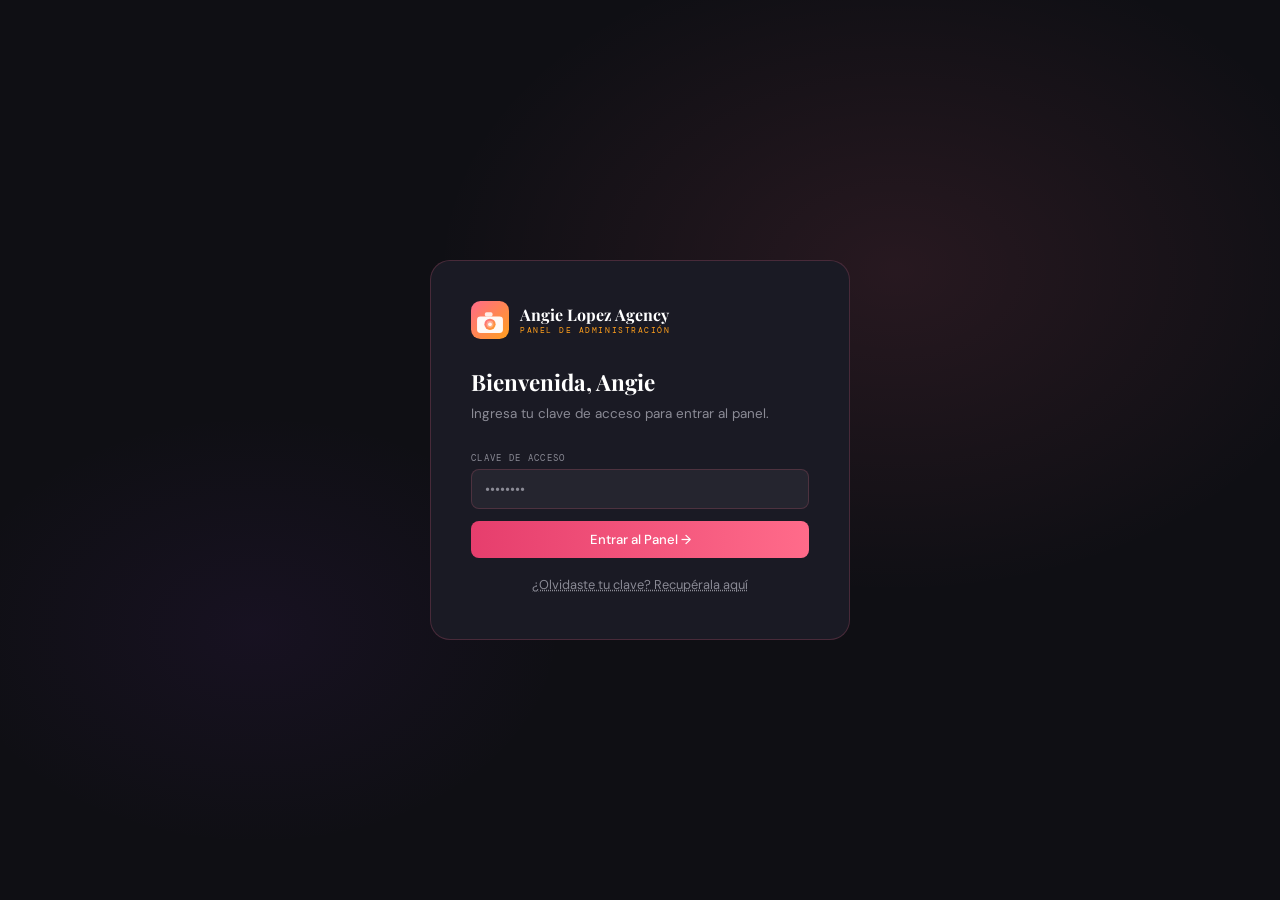
==== commit 12c7dea4: "Update dashboard.html" ====
--- a/admin/dashboard.html
+++ b/admin/dashboard.html
@@ -22,18 +22,10 @@
 <body>
 
 <!-- LOGIN GATE -->
-<div id="loadingGate" style="min-height:100vh;display:flex;align-items:center;justify-content:center;background:#0F0F14;flex-direction:column;gap:16px">
-  <svg width="48" height="48" viewBox="0 0 44 44" xmlns="http://www.w3.org/2000/svg">
-    <defs><linearGradient id="lgl" x1="0%" y1="0%" x2="100%" y2="100%"><stop offset="0%" style="stop-color:#FF6B8A"/><stop offset="100%" style="stop-color:#FF9F1C"/></linearGradient></defs>
-    <rect width="44" height="44" rx="11" fill="url(#lgl)"/>
-    <rect x="7" y="18" width="30" height="19" rx="4" fill="white" opacity=".95"/>
-    <circle cx="22" cy="27" r="6.5" fill="url(#lgl)"/>
-    <circle cx="22" cy="27" r="2.2" fill="white" opacity=".9"/>
-  </svg>
-  <div style="color:rgba(255,255,255,.5);font-family:monospace;font-size:.75rem;letter-spacing:.15em">Cargando panel...</div>
+
 </div>
 
-<div id="loginGate" class="login-page" style="display:none">
+<div id="loginGate" class="login-page">
   <div class="login-bg"></div>
 
   <!-- LOGIN NORMAL -->
@@ -534,8 +526,7 @@
 const ADMIN_EMAIL = 'angie.lpz08@gmail.com'; // Email del admin
 // Resend.com API key (obtener gratis en resend.com → API Keys)
 const RESEND_KEY = 're_1Q5Y69fk_PhFt5wxefXmM6d4kD3KQRkth';
-const AI_PROXY = '/.netlify/functions/ai-proxy';
-const EMAIL_PROXY = '/.netlify/functions/email-proxy';
+const AK = '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';
 
 let currentPage = 'dashboard';
 let editingJobId = null;
@@ -554,16 +545,12 @@
 
 // ── LOGIN / FORGOT ────────────────────────────────────
 function showLogin() {
-  const lg = document.getElementById('loadingGate');
-  if(lg) lg.style.display='none';
   document.getElementById('loginGate').style.display='flex';
   document.getElementById('loginCard').style.display='';
   document.getElementById('forgotCard').style.display='none';
 }
 
 function showApp() {
-  const lg = document.getElementById('loadingGate');
-  if(lg) lg.style.display='none';
   document.getElementById('loginGate').style.display='none';
   document.getElementById('appLayout').style.display='grid';
   Auth.save({ role:'admin', name:'Angie López' });
@@ -611,14 +598,18 @@
   const tempPass = generateTempPass();
 
   try {
-    const res = await fetch(EMAIL_PROXY, {
+    const emailHTML = `<div style="font-family:Arial,sans-serif;max-width:500px;margin:0 auto;padding:30px;background:#1a1a24;color:white;border-radius:12px">
+      <h2 style="color:#FF6B8A">🔑 Clave temporal</h2>
+      <div style="background:rgba(255,107,138,.15);border:2px solid #FF6B8A;border-radius:10px;padding:24px;text-align:center;margin:20px 0">
+        <div style="color:#FF9F1C;font-family:monospace;font-size:2rem;font-weight:700;letter-spacing:4px">${tempPass}</div>
+        <p style="color:rgba(255,255,255,.5);font-size:13px;margin:10px 0 0">Válida 1 hora</p>
+      </div>
+      <a href="${window.location.href}" style="display:block;background:linear-gradient(90deg,#E63E6D,#FF6B8A);color:white;text-decoration:none;padding:14px;border-radius:8px;text-align:center;font-weight:600">Ir al Panel →</a>
+    </div>`;
+    const res = await fetch('https://api.resend.com/emails', {
       method: 'POST',
-      headers: { 'Content-Type': 'application/json' },
-      body: JSON.stringify({
-        type: 'admin_recovery',
-        to: ADMIN_EMAIL,
-        data: { tempPass, panelUrl: window.location.href }
-      })
+      headers: {'Content-Type':'application/json','Authorization':`Bearer ${RESEND_KEY}`},
+      body: JSON.stringify({from:'ALA Agency <onboarding@resend.dev>',to:[ADMIN_EMAIL],subject:'🔑 Tu nueva clave — ALA Agency',html:emailHTML})
     });
 
     UI.spin(btn, false);
@@ -794,9 +785,9 @@
   document.getElementById('aiActions').style.display = 'flex';
 
   try {
-    const res = await fetch(AI_PROXY, {
+    const res = await fetch('https://api.anthropic.com/v1/messages', {
       method: 'POST',
-      headers: { 'Content-Type': 'application/json' },
+      headers: {'Content-Type':'application/json','x-api-key':AK,'anthropic-version':'2023-06-01'},
       body: JSON.stringify({
         model: 'claude-sonnet-4-20250514',
         max_tokens: 1500,
